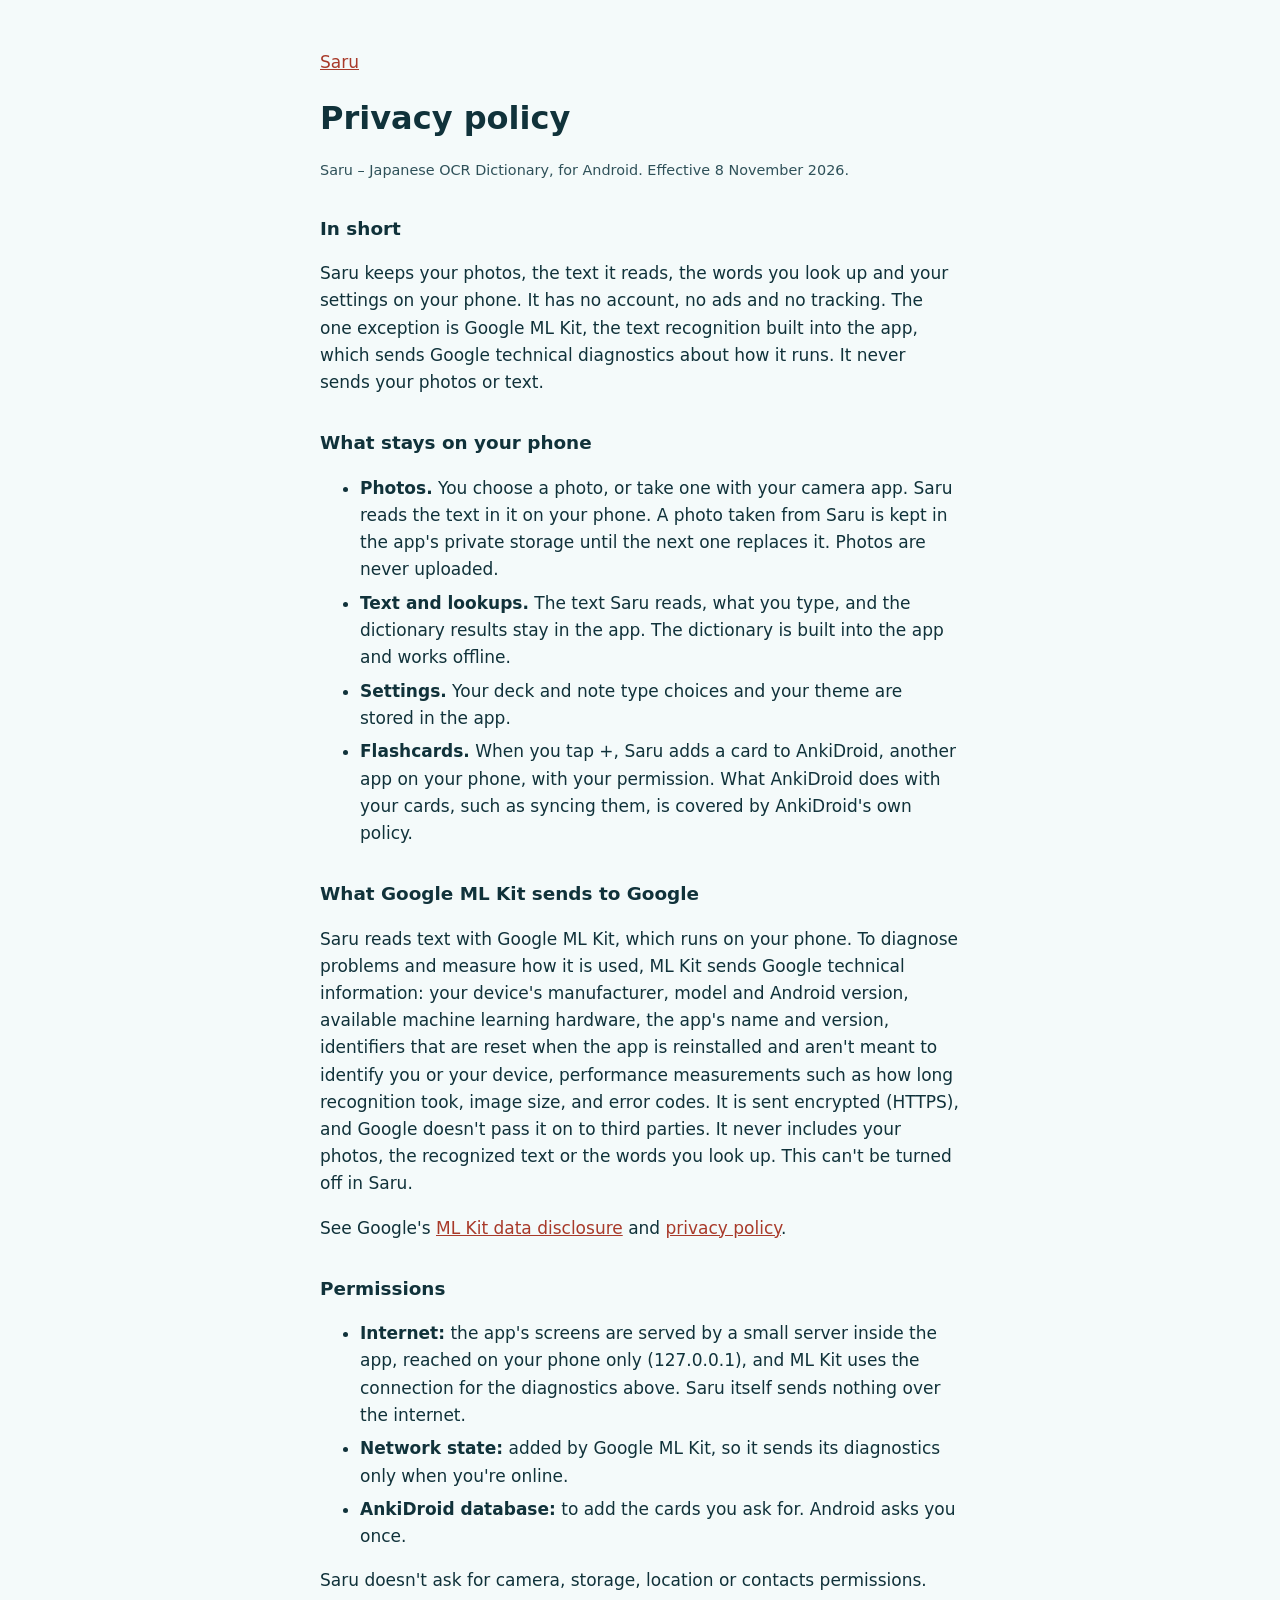
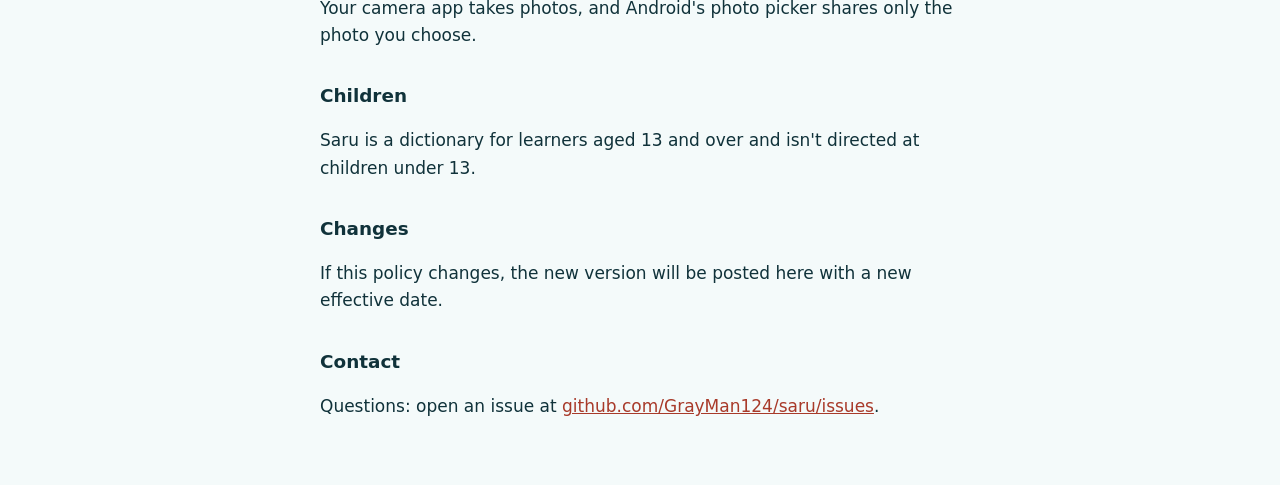
==== privacy.html @ 579844dd "Add Saru's website: support page and privacy policy Served by GitHub Pages. Copied from docs/play/si" ====
<!doctype html>
<html lang="en">
<head>
<meta charset="utf-8">
<meta name="viewport" content="width=device-width, initial-scale=1">
<title>Saru privacy policy</title>
<link rel="stylesheet" href="style.css">
</head>
<body>
<main>
<p><a href="./">Saru</a></p>
<h1>Privacy policy</h1>
<p class="muted">Saru – Japanese OCR Dictionary, for Android. Effective 8 November 2026.</p>

<h2>In short</h2>
<p>Saru keeps your photos, the text it reads, the words you look up and your settings on your phone. It has no account, no ads and no tracking. The one exception is Google ML Kit, the text recognition built into the app, which sends Google technical diagnostics about how it runs. It never sends your photos or text.</p>

<h2>What stays on your phone</h2>
<ul>
<li><strong>Photos.</strong> You choose a photo, or take one with your camera app. Saru reads the text in it on your phone. A photo taken from Saru is kept in the app's private storage until the next one replaces it. Photos are never uploaded.</li>
<li><strong>Text and lookups.</strong> The text Saru reads, what you type, and the dictionary results stay in the app. The dictionary is built into the app and works offline.</li>
<li><strong>Settings.</strong> Your deck and note type choices and your theme are stored in the app.</li>
<li><strong>Flashcards.</strong> When you tap +, Saru adds a card to AnkiDroid, another app on your phone, with your permission. What AnkiDroid does with your cards, such as syncing them, is covered by AnkiDroid's own policy.</li>
</ul>

<h2>What Google ML Kit sends to Google</h2>
<p>Saru reads text with Google ML Kit, which runs on your phone. To diagnose problems and measure how it is used, ML Kit sends Google technical information: your device's manufacturer, model and Android version, available machine learning hardware, the app's name and version, identifiers that are reset when the app is reinstalled and aren't meant to identify you or your device, performance measurements such as how long recognition took, image size, and error codes. It is sent encrypted (HTTPS), and Google doesn't pass it on to third parties. It never includes your photos, the recognized text or the words you look up. This can't be turned off in Saru.</p>
<p>See Google's <a href="https://developers.google.com/ml-kit/android-data-disclosure">ML Kit data disclosure</a> and <a href="https://policies.google.com/privacy">privacy policy</a>.</p>

<h2>Permissions</h2>
<ul>
<li><strong>Internet:</strong> the app's screens are served by a small server inside the app, reached on your phone only (127.0.0.1), and ML Kit uses the connection for the diagnostics above. Saru itself sends nothing over the internet.</li>
<li><strong>Network state:</strong> added by Google ML Kit, so it sends its diagnostics only when you're online.</li>
<li><strong>AnkiDroid database:</strong> to add the cards you ask for. Android asks you once.</li>
</ul>
<p>Saru doesn't ask for camera, storage, location or contacts permissions. Your camera app takes photos, and Android's photo picker shares only the photo you choose.</p>

<h2>Children</h2>
<p>Saru is a dictionary for learners aged 13 and over and isn't directed at children under 13.</p>

<h2>Changes</h2>
<p>If this policy changes, the new version will be posted here with a new effective date.</p>

<h2>Contact</h2>
<p>Questions: open an issue at <a href="https://github.com/GrayMan124/saru/issues">github.com/GrayMan124/saru/issues</a>.</p>
</main>
</body>
</html>
---- style.css ----
/* The app's dark Onsen palette (web/static/app.css), with the light one by day. */
:root {
  color-scheme: dark light;
  --bg: #0b222b;
  --fg: #f2f5f3;
  --muted: #c5d6d8;
  --accent: #f9b7a9;
}
@media (prefers-color-scheme: light) {
  :root {
    --bg: #f4fafa;
    --fg: #10323a;
    --muted: #2f5159;
    --accent: #a83a2a;
  }
}
body {
  margin: 0;
  background: var(--bg);
  color: var(--fg);
  font: 17px/1.6 system-ui, "Noto Sans JP", sans-serif;
}
main { max-width: 40rem; margin: 0 auto; padding: 2rem 1rem 3rem; }
h1 { font-size: 2rem; margin: 0.5rem 0; }
h2 { font-size: 1.15rem; margin-top: 2rem; }
a { color: var(--accent); }
.lead { font-size: 1.1rem; }
.muted { color: var(--muted); font-size: 0.9rem; }
.icon { border-radius: 22%; }
li { margin: 0.4rem 0; }
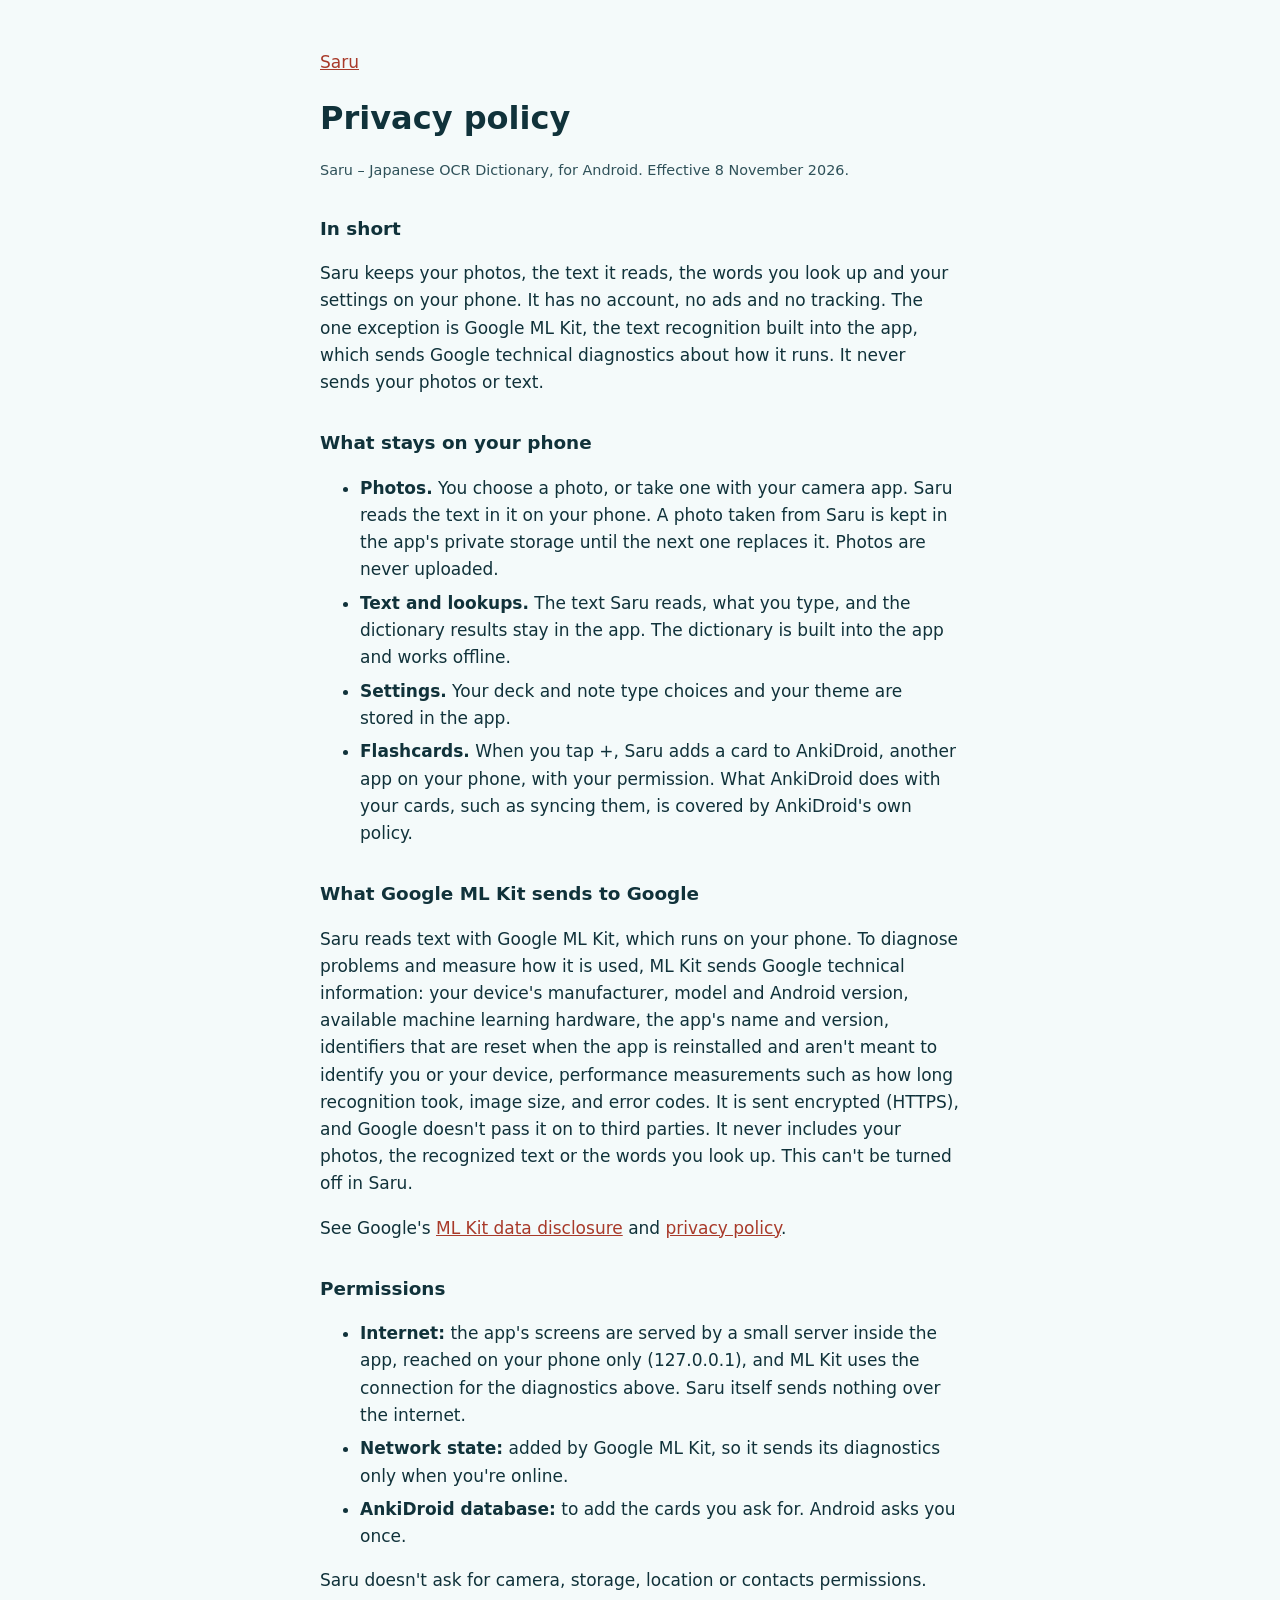
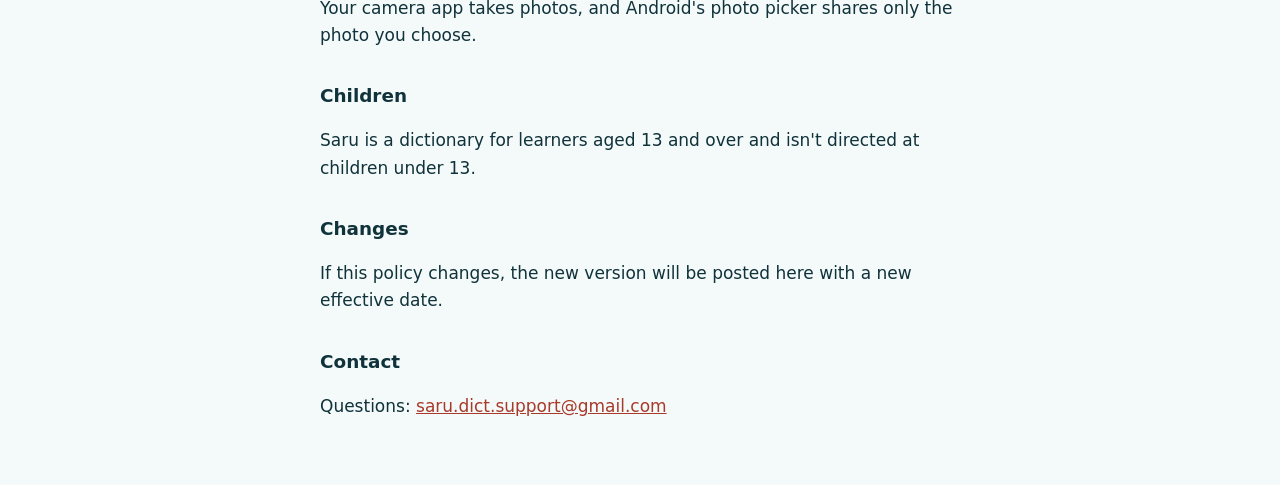
==== commit 76ff908c: "Add the contact email Co-Authored-By: Claude Opus 5.5 <noreply@anthropic.com> Claude-Session: https:" ====
--- a/privacy.html
+++ b/privacy.html
@@ -42,7 +42,7 @@
 <p>If this policy changes, the new version will be posted here with a new effective date.</p>
 
 <h2>Contact</h2>
-<p>Questions: open an issue at <a href="https://github.com/GrayMan124/saru/issues">github.com/GrayMan124/saru/issues</a>.</p>
+<p>Questions: <a href="mailto:saru.dict.support@gmail.com">saru.dict.support@gmail.com</a></p>
 </main>
 </body>
 </html>
